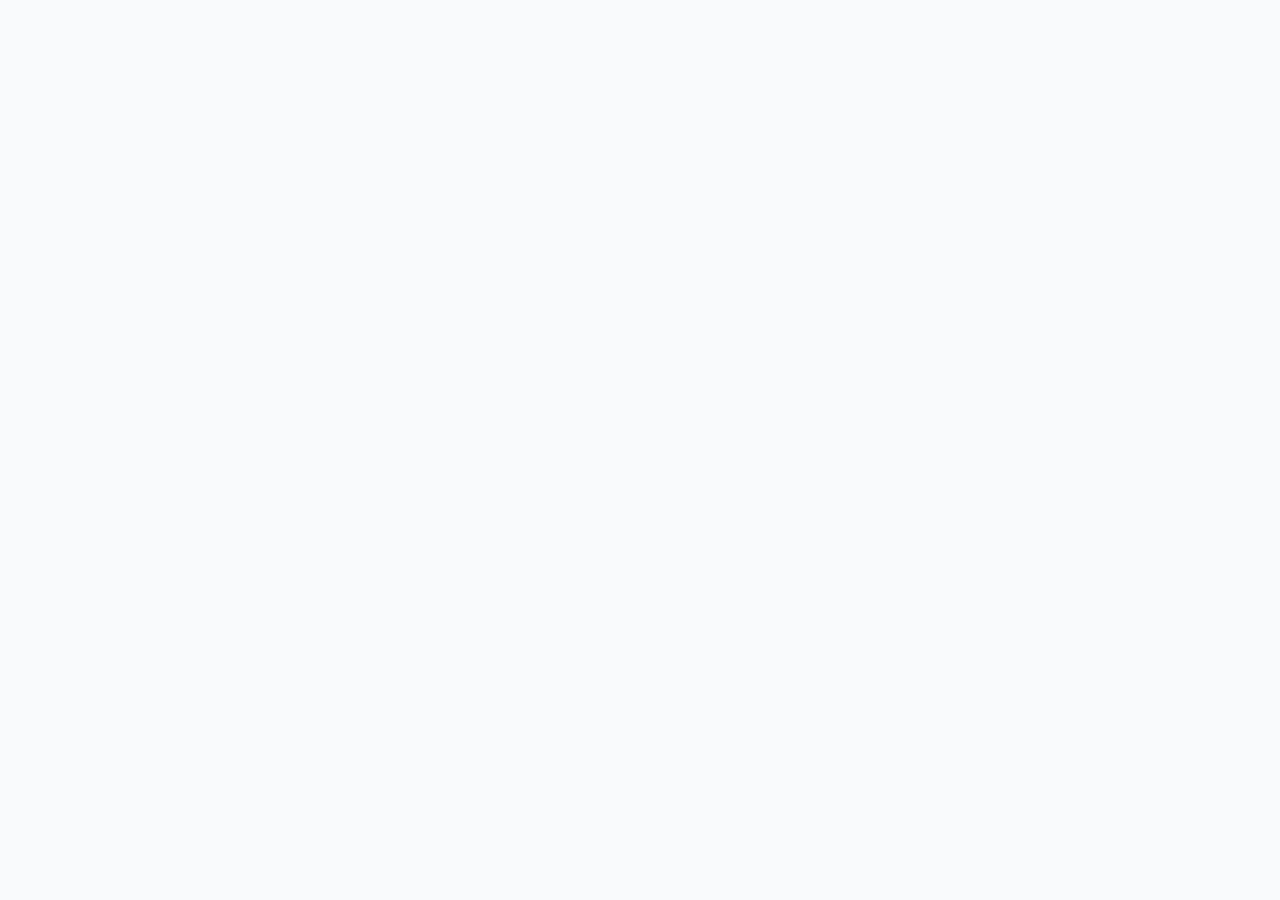
==== frontend/dashboard.html @ e20e296f "Phase 2.1: Add global design system" ====
<html>

<head>
    <link rel="preconnect" href="https://fonts.googleapis.com">
    <link rel="preconnect" href="https://fonts.gstatic.com" crossorigin>
    <link href="https://fonts.googleapis.com/css2?family=Inter:wght@300;400;500;600;700&display=swap" rel="stylesheet">
    <link rel="stylesheet" href="css/variables.css">
    <link rel="stylesheet" href="css/base.css">
    <link rel="stylesheet" href="css/layout.css">
    <link rel="stylesheet" href="css/components.css">
    <link rel="stylesheet" href="css/pages.css">
    <link rel="stylesheet" href="css/responsive.css">
</head>

</html>
---- frontend/css/variables.css ----
:root{

/* Colors */

--primary:#2563EB;

--primary-dark:#1D4ED8;

--success:#22C55E;

--danger:#EF4444;

--warning:#F59E0B;

--background:#F8FAFC;

--surface:#FFFFFF;

--text:#0F172A;

--text-light:#64748B;

--border:#E2E8F0;


/* Dark */

--dark-bg:#0F172A;

--dark-surface:#1E293B;

--dark-border:#334155;

--dark-text:#F8FAFC;


/* Radius */

--radius-sm:8px;

--radius-md:12px;

--radius-lg:20px;


/* Shadow */

--shadow-sm:0 1px 3px rgba(0,0,0,.08);

--shadow-md:0 10px 25px rgba(0,0,0,.08);

--shadow-lg:0 20px 45px rgba(0,0,0,.12);


/* Space */

--space-xs:4px;

--space-sm:8px;

--space-md:16px;

--space-lg:24px;

--space-xl:40px;


/* Transition */

--transition:.25s ease;

}
---- frontend/css/base.css ----
*{

margin:0;

padding:0;

box-sizing:border-box;

}

html{

scroll-behavior:smooth;

}

body{

font-family:'Inter',sans-serif;

background:var(--background);

color:var(--text);

line-height:1.6;

}

img{

max-width:100%;

display:block;

}

a{

text-decoration:none;

color:inherit;

}

button{

border:none;

cursor:pointer;

font-family:inherit;

}

input{

font-family:inherit;

outline:none;

}

ul{

list-style:none;

}
---- frontend/css/layout.css ----
.container{

width:min(1200px,90%);

margin:auto;

}

.flex{

display:flex;

}

.grid{

display:grid;

}

.center{

display:flex;

justify-content:center;

align-items:center;

}

.space-between{

display:flex;

justify-content:space-between;

align-items:center;

}
---- frontend/css/components.css ----
/* ===========================
   Buttons
=========================== */

.btn {
    padding: 12px 24px;
    border-radius: 12px;
    font-weight: 600;
    transition: .3s;
}

.btn-primary {
    background: var(--primary);
    color: white;
}

.btn-primary:hover {
    background: var(--primary-dark);
}

.btn-danger {
    background: var(--danger);
    color: white;
}

.btn-success {
    background: var(--success);
    color: white;
}

/* ===========================
   Inputs
=========================== */

.input {
    width: 100%;
    padding: 14px;
    border: 1px solid var(--border);
    border-radius: 12px;
    margin-top: 8px;
    margin-bottom: 18px;
    font-size: 15px;
}

.input:focus {
    border-color: var(--primary);
}

/* ===========================
   Cards
=========================== */

.card {
    background: white;
    padding: 20px;
    border-radius: 20px;
    box-shadow: var(--shadow-sm);
    transition: .25s;
}

.card:hover {
    transform: translateY(-4px);
    box-shadow: var(--shadow-md);
}
---- frontend/css/responsive.css ----
@media(max-width:1024px){

.container{

width:95%;

}

}

@media(max-width:768px){

.container{

width:94%;

}

}

@media(max-width:480px){

.container{

width:92%;

}

}
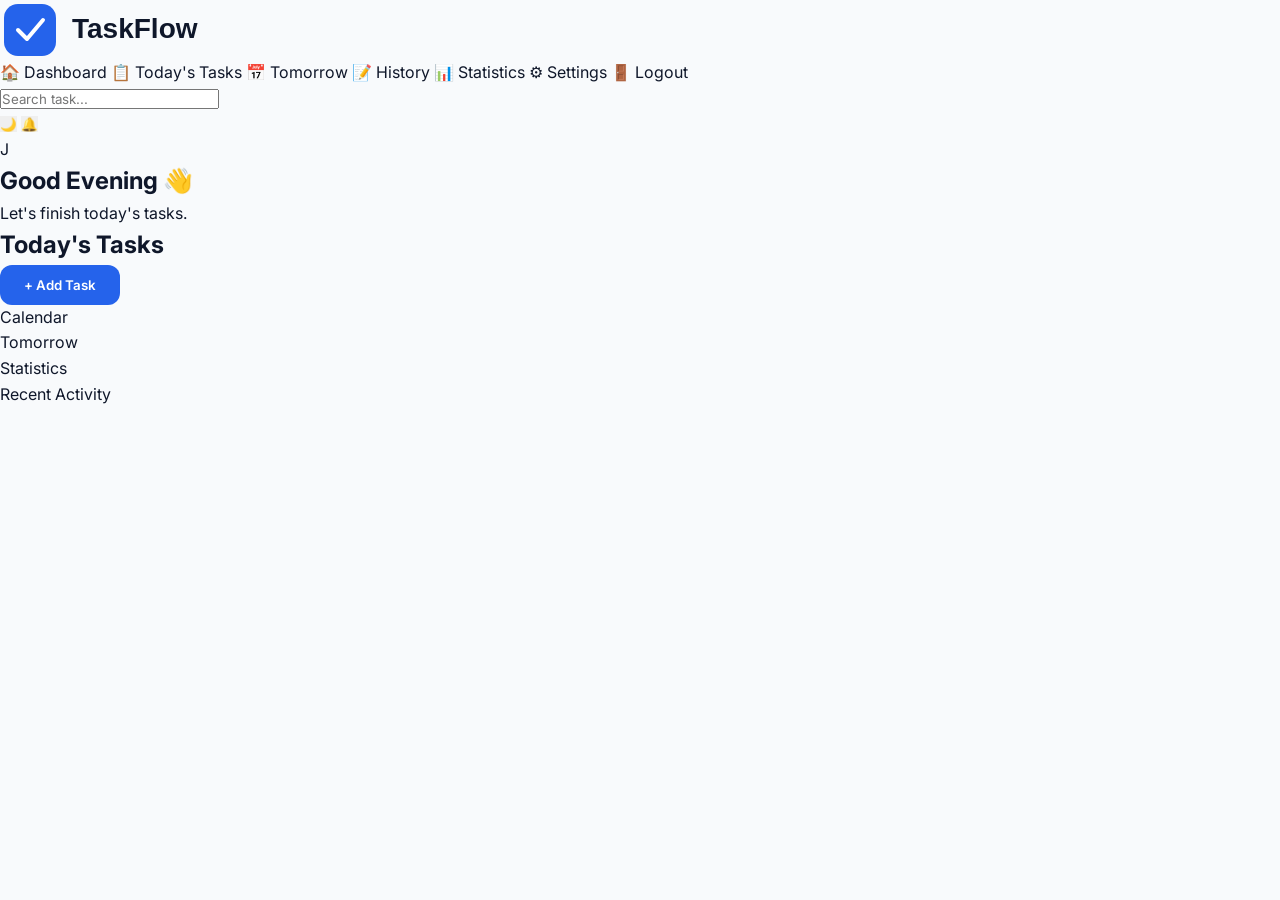
==== commit 2a4d51b3: "Phase 3.1: Create dashboard HTML structure" ====
--- a/frontend/dashboard.html
+++ b/frontend/dashboard.html
@@ -1,9 +1,19 @@
-<html>
+<!DOCTYPE html>
+<html lang="en">
 
 <head>
+    <meta charset="UTF-8">
+    <meta name="viewport" content="width=device-width, initial-scale=1.0">
+    <title>TaskFlow | Dashboard</title>
+
+    <link rel="icon" type="image/svg+xml" href="assets/logos/taskflow-icon.svg">
+
     <link rel="preconnect" href="https://fonts.googleapis.com">
     <link rel="preconnect" href="https://fonts.gstatic.com" crossorigin>
-    <link href="https://fonts.googleapis.com/css2?family=Inter:wght@300;400;500;600;700&display=swap" rel="stylesheet">
+
+    <link href="https://fonts.googleapis.com/css2?family=Inter:wght@300;400;500;600;700;800&display=swap"
+        rel="stylesheet">
+
     <link rel="stylesheet" href="css/variables.css">
     <link rel="stylesheet" href="css/base.css">
     <link rel="stylesheet" href="css/layout.css">
@@ -12,4 +22,139 @@
     <link rel="stylesheet" href="css/responsive.css">
 </head>
 
+<body>
+
+    <div class="dashboard">
+
+        <!-- Sidebar -->
+
+        <aside class="sidebar">
+
+            <div class="sidebar-logo">
+
+                <img src="assets/logos/taskflow-logo.svg" alt="TaskFlow">
+
+            </div>
+
+            <nav>
+
+                <a href="#" class="active">🏠 Dashboard</a>
+
+                <a href="#">📋 Today's Tasks</a>
+
+                <a href="#">📅 Tomorrow</a>
+
+                <a href="#">📝 History</a>
+
+                <a href="#">📊 Statistics</a>
+
+                <a href="#">⚙ Settings</a>
+
+                <a href="#">🚪 Logout</a>
+
+            </nav>
+
+        </aside>
+
+        <!-- Main -->
+
+        <main class="main-content">
+
+            <!-- Header -->
+
+            <header class="topbar">
+
+                <input
+                    type="text"
+                    placeholder="Search task..."
+                    class="search-box">
+
+                <div class="topbar-right">
+
+                    <button>🌙</button>
+
+                    <button>🔔</button>
+
+                    <div class="profile">
+
+                        J
+
+                    </div>
+
+                </div>
+
+            </header>
+
+            <!-- Welcome -->
+
+            <section class="welcome-card">
+
+                <h1>Good Evening 👋</h1>
+
+                <p>
+                    Let's finish today's tasks.
+                </p>
+
+            </section>
+
+            <!-- Dashboard Grid -->
+
+            <section class="dashboard-grid">
+
+                <div class="today-card">
+
+                    <div class="card-header">
+
+                        <h2>Today's Tasks</h2>
+
+                        <button class="btn btn-primary">
+
+                            + Add Task
+
+                        </button>
+
+                    </div>
+
+                    <div id="taskContainer">
+
+                        <!-- Tasks -->
+
+                    </div>
+
+                </div>
+
+                <div class="calendar-card">
+
+                    Calendar
+
+                </div>
+
+                <div class="tomorrow-card">
+
+                    Tomorrow
+
+                </div>
+
+                <div class="statistics-card">
+
+                    Statistics
+
+                </div>
+
+                <div class="activity-card">
+
+                    Recent Activity
+
+                </div>
+
+            </section>
+
+        </main>
+
+    </div>
+
+    <script src="js/dashboard.js"></script>
+
+</body>
+
 </html>
--- a/frontend/css/components.css
+++ b/frontend/css/components.css
@@ -32,18 +32,30 @@
    Inputs
 =========================== */
 
-.input {
-    width: 100%;
-    padding: 14px;
-    border: 1px solid var(--border);
-    border-radius: 12px;
-    margin-top: 8px;
-    margin-bottom: 18px;
-    font-size: 15px;
+.input{
+
+    width:100%;
+
+    padding:15px 18px;
+
+    border:1px solid var(--border);
+
+    border-radius:14px;
+
+    font-size:15px;
+
+    transition:.25s;
+
+    background:#fff;
+
 }
 
-.input:focus {
-    border-color: var(--primary);
+.input:focus{
+
+    border-color:var(--primary);
+
+    box-shadow:0 0 0 4px rgba(37,99,235,.15);
+
 }
 
 /* ===========================
@@ -61,4 +73,73 @@
 .card:hover {
     transform: translateY(-4px);
     box-shadow: var(--shadow-md);
+}
+
+
+
+
+/* ==========================================
+   Toast
+========================================== */
+
+.toast{
+    position:fixed;
+    top:25px;
+    right:25px;
+
+    min-width:260px;
+
+    background:#0f172a;
+    color:#fff;
+
+    padding:16px 20px;
+
+    border-radius:12px;
+
+    box-shadow:0 15px 40px rgba(0,0,0,.18);
+
+    opacity:0;
+
+    transform:translateY(-20px);
+
+    pointer-events:none;
+
+    transition:.3s;
+}
+
+.toast.show{
+
+    opacity:1;
+
+    transform:translateY(0);
+
+}
+
+
+.spinner{
+
+    width:18px;
+
+    height:18px;
+
+    border:2px solid rgba(255,255,255,.3);
+
+    border-top:2px solid white;
+
+    border-radius:50%;
+
+    display:inline-block;
+
+    animation:spin .8s linear infinite;
+
+}
+
+@keyframes spin{
+
+    to{
+
+        transform:rotate(360deg);
+
+    }
+
 }
--- a/frontend/css/pages.css
+++ b/frontend/css/pages.css
@@ -0,0 +1,608 @@
+/* ==========================================================
+   LOGIN PAGE
+========================================================== */
+
+.login-page{
+    min-height:100vh;
+    display:grid;
+    grid-template-columns:1fr 1fr;
+    background:linear-gradient(135deg,#0f172a,#1e3a8a,#2563eb);
+}
+
+/* ==========================
+   LEFT SIDE
+========================== */
+
+.login-left{
+
+    position:relative;
+
+    color:white;
+
+    display:flex;
+
+    flex-direction:column;
+
+    justify-content:space-between;
+
+    padding:60px;
+
+    overflow:hidden;
+
+}
+
+.brand h1{
+
+    font-size:3rem;
+
+    font-weight:800;
+
+    margin-bottom:15px;
+
+}
+
+.brand p{
+
+    max-width:420px;
+
+    font-size:1.1rem;
+
+    line-height:1.8;
+
+    opacity:.9;
+
+}
+
+/* ==========================
+   RIGHT SIDE
+========================== */
+
+.login-right{
+
+    display:flex;
+
+    justify-content:center;
+
+    align-items:center;
+
+    background:#f8fafc;
+
+    padding:40px;
+
+}
+
+/* ==========================
+   HERO
+========================== */
+
+.hero{
+
+    position:relative;
+
+    flex:1;
+
+}
+
+/* Floating circles */
+
+.circle{
+
+    position:absolute;
+
+    border-radius:50%;
+
+    opacity:.25;
+
+}
+
+.circle1{
+
+    width:250px;
+
+    height:250px;
+
+    background:white;
+
+    bottom:80px;
+
+    left:30px;
+
+}
+
+.circle2{
+
+    width:120px;
+
+    height:120px;
+
+    background:#60a5fa;
+
+    top:120px;
+
+    right:80px;
+
+}
+
+.circle3{
+
+    width:180px;
+
+    height:180px;
+
+    background:#bfdbfe;
+
+    bottom:180px;
+
+    right:180px;
+
+}
+
+/*=========2.1=============*/
+
+/* ==========================================================
+   LOGIN CARD
+========================================================== */
+
+.login-card{
+
+    width:100%;
+    max-width:460px;
+
+    background:#ffffff;
+
+    padding:45px;
+
+    border-radius:24px;
+
+    box-shadow:0 20px 60px rgba(15,23,42,.12);
+
+}
+
+.login-card h2{
+
+    font-size:2rem;
+
+    margin-bottom:10px;
+
+    color:#0f172a;
+
+}
+
+.login-card>p{
+
+    color:#64748b;
+
+    margin-bottom:35px;
+
+}
+
+/* ==========================================================
+   FORM
+========================================================== */
+
+.login-card label{
+
+    display:block;
+
+    margin-bottom:8px;
+
+    font-weight:600;
+
+    color:#334155;
+
+}
+
+/* ==========================================================
+   PASSWORD
+========================================================== */
+
+.password-box{
+
+    position:relative;
+
+}
+
+.password-box input{
+
+    padding-right:55px;
+
+}
+
+.password-box button{
+
+    position:absolute;
+
+    top:50%;
+    right:15px;
+
+    transform:translateY(-50%);
+
+    background:none;
+
+    border:none;
+
+    cursor:pointer;
+
+    font-size:18px;
+
+    color:#64748b;
+
+}
+
+/* ==========================================================
+   LOGIN OPTIONS
+========================================================== */
+
+.login-options{
+
+    display:flex;
+
+    justify-content:space-between;
+
+    align-items:center;
+
+    margin:20px 0 30px;
+
+    font-size:.95rem;
+
+}
+
+.login-options label{
+
+    display:flex;
+
+    align-items:center;
+
+    gap:8px;
+
+    margin:0;
+
+    font-weight:500;
+
+}
+
+.login-options input{
+
+    width:16px;
+    height:16px;
+
+}
+
+.login-options a{
+
+    color:var(--primary);
+
+    font-weight:600;
+
+}
+
+.login-options a:hover{
+
+    text-decoration:underline;
+
+}
+
+/* ==========================================================
+   LOGIN BUTTON
+========================================================== */
+
+.login-btn{
+
+    width:100%;
+
+    padding:16px;
+
+    font-size:16px;
+
+    border-radius:14px;
+
+}
+
+/* ==========================================================
+   SIGNUP
+========================================================== */
+
+.signup-link{
+
+    margin-top:30px;
+
+    text-align:center;
+
+    color:#64748b;
+
+}
+
+.signup-link a{
+
+    color:var(--primary);
+
+    font-weight:700;
+
+}
+
+.signup-link a:hover{
+
+    text-decoration:underline;
+
+}
+
+/*==============2.2================*/
+
+
+/* ==========================================================
+   LOGIN ANIMATIONS
+========================================================== */
+
+/* Floating circles */
+
+.circle1 {
+    animation: float1 8s ease-in-out infinite;
+}
+
+.circle2 {
+    animation: float2 10s ease-in-out infinite;
+}
+
+.circle3 {
+    animation: float3 12s ease-in-out infinite;
+}
+
+@keyframes float1 {
+    0%,100%{
+        transform:translateY(0);
+    }
+    50%{
+        transform:translateY(-30px);
+    }
+}
+
+@keyframes float2 {
+    0%,100%{
+        transform:translateY(0) translateX(0);
+    }
+    50%{
+        transform:translateY(25px) translateX(-15px);
+    }
+}
+
+@keyframes float3 {
+    0%,100%{
+        transform:translateY(0);
+    }
+    50%{
+        transform:translateY(-20px);
+    }
+}
+
+/* ==========================================================
+   LOGIN CARD ANIMATION
+========================================================== */
+
+.login-card{
+
+    animation:fadeUp .8s ease;
+    transition:.3s;
+
+}
+
+.login-card:hover{
+
+    transform:translateY(-5px);
+
+}
+
+@keyframes fadeUp{
+
+    from{
+
+        opacity:0;
+
+        transform:translateY(40px);
+
+    }
+
+    to{
+
+        opacity:1;
+
+        transform:translateY(0);
+
+    }
+
+}
+
+/* ==========================================================
+   BUTTON EFFECT
+========================================================== */
+
+.login-btn{
+
+    transition:.3s;
+
+}
+
+.login-btn:hover{
+
+    transform:translateY(-2px);
+
+    box-shadow:0 12px 25px rgba(37,99,235,.30);
+
+}
+
+/* ==========================================================
+   INPUT EFFECT
+========================================================== */
+
+.input{
+
+    transition:.25s;
+
+}
+
+.input:hover{
+
+    border-color:#94a3b8;
+
+}
+
+/* ==========================================================
+   BRAND EFFECT
+========================================================== */
+
+.brand h1{
+
+    letter-spacing:1px;
+
+}
+
+.brand{
+
+    animation:fadeBrand 1s ease;
+
+}
+
+@keyframes fadeBrand{
+
+    from{
+
+        opacity:0;
+
+        transform:translateX(-40px);
+
+    }
+
+    to{
+
+        opacity:1;
+
+        transform:translateX(0);
+
+    }
+
+}
+
+
+
+/*  2.3*/
+
+/* ===========================================
+   INPUT LABEL
+=========================================== */
+
+.login-card label{
+
+    user-select:none;
+
+}
+
+/* ===========================================
+   LINKS
+=========================================== */
+
+.login-card a{
+
+    transition:.25s;
+
+}
+
+.login-card a:hover{
+
+    opacity:.8;
+
+}
+
+
+small{
+    display:block;
+    min-height:20px;
+
+    margin-top:6px;
+    margin-bottom:12px;
+
+    color:#dc2626;
+
+    font-size:13px;
+    font-weight:500;
+
+    transition:0.2s ease;
+}
+
+
+.logo{
+
+    width:220px;
+
+    height:auto;
+
+    margin-bottom:25px;
+
+}
+
+/* ======================================
+   PASSWORD STRENGTH
+====================================== */
+
+.strength{
+
+    width:100%;
+    height:8px;
+
+    background:#e5e7eb;
+
+    border-radius:999px;
+
+    overflow:hidden;
+
+    margin:10px 0;
+
+}
+
+.strength-bar{
+
+    width:0%;
+
+    height:100%;
+
+    background:#ef4444;
+
+    transition:.3s;
+
+}
+
+#strengthText{
+
+    font-size:.9rem;
+
+    color:#64748b;
+
+    margin-bottom:20px;
+
+}
+
+.terms{
+
+    display:flex;
+
+    align-items:center;
+
+    gap:10px;
+
+    margin:20px 0;
+
+    font-size:.95rem;
+
+}
+
+.terms input{
+
+    width:18px;
+
+    height:18px;
+
+}
+
+/* ==========================================
+   DASHBOARD
+========================================== */
+
+
--- a/frontend/css/responsive.css
+++ b/frontend/css/responsive.css
@@ -26,4 +26,126 @@
 
 }
 
+}
+
+/*=============2============*/
+
+/* ===========================================
+   Laptop
+=========================================== */
+
+@media (max-width:1200px){
+
+    .login-left{
+
+        padding:40px;
+
+    }
+
+    .login-card{
+
+        max-width:420px;
+
+    }
+
+}
+
+/* ===========================================
+   Tablet
+=========================================== */
+
+@media (max-width:900px){
+
+    .login-page{
+
+        grid-template-columns:1fr;
+
+    }
+
+    .login-left{
+
+        min-height:300px;
+
+        justify-content:center;
+
+        text-align:center;
+
+    }
+
+    .brand{
+
+        margin:auto;
+
+    }
+
+    .hero{
+
+        display:none;
+
+    }
+
+    .login-right{
+
+        padding:30px;
+
+    }
+
+}
+
+/* ===========================================
+   Mobile
+=========================================== */
+
+@media (max-width:600px){
+
+    .login-left{
+
+        padding:30px 20px;
+
+        min-height:220px;
+
+    }
+
+    .brand h1{
+
+        font-size:2.3rem;
+
+    }
+
+    .brand p{
+
+        font-size:1rem;
+
+    }
+
+    .login-right{
+
+        padding:20px;
+
+    }
+
+    .login-card{
+
+        padding:30px 25px;
+
+        border-radius:18px;
+
+    }
+
+    .login-card h2{
+
+        font-size:1.7rem;
+
+    }
+
+    .login-options{
+
+        flex-direction:column;
+
+        align-items:flex-start;
+
+        gap:12px;
+
+    }
+
 }
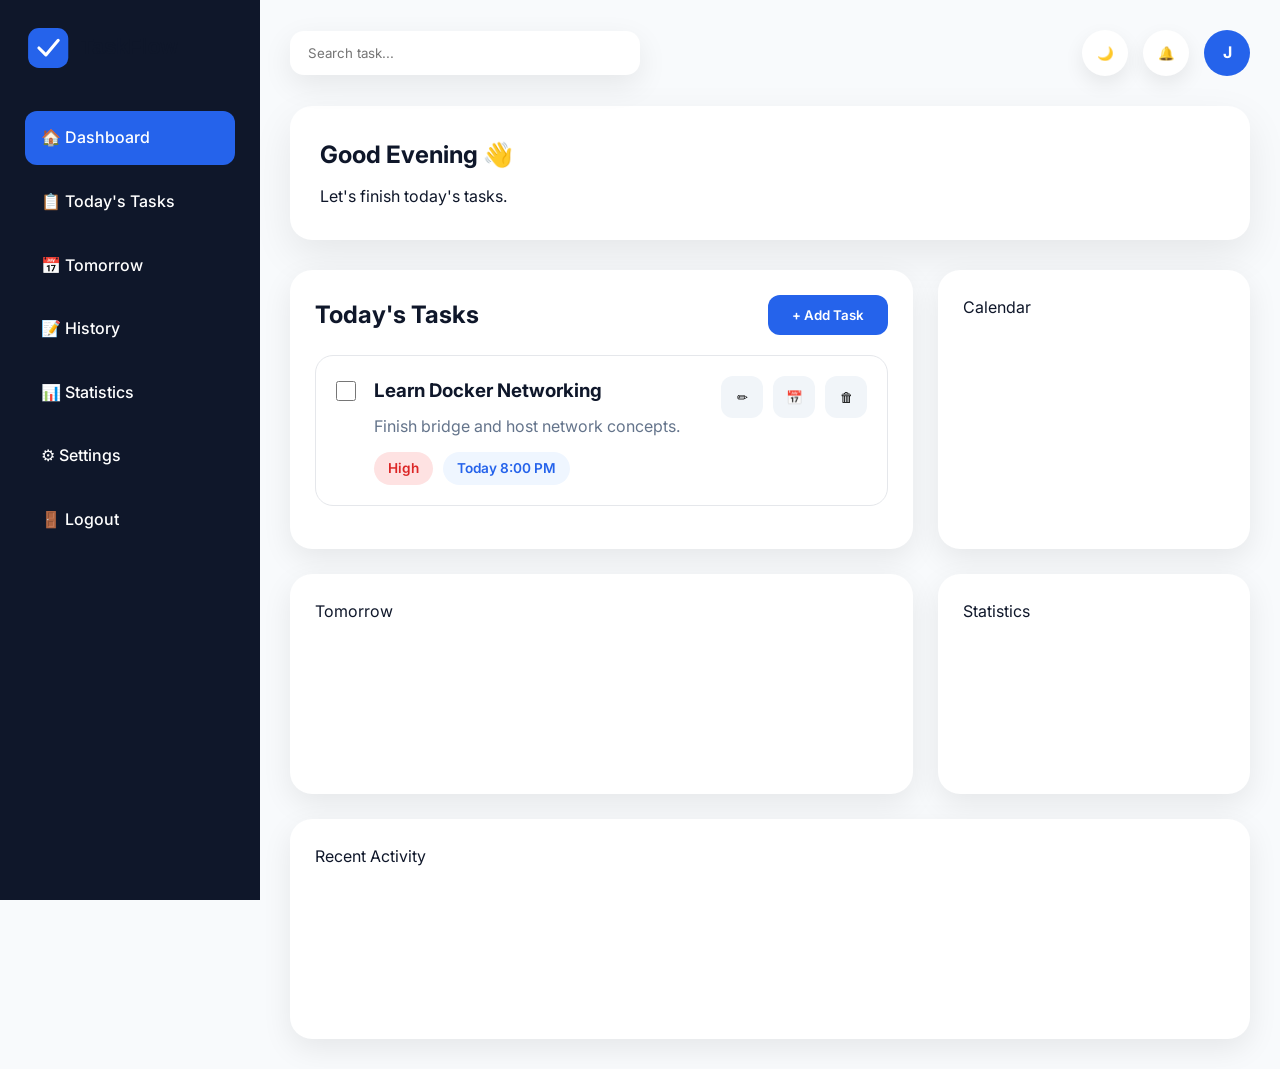
==== commit c94e5bcc: "Phase 3.3: Add task card UI" ====
--- a/frontend/dashboard.html
+++ b/frontend/dashboard.html
@@ -117,9 +117,67 @@
 
                     <div id="taskContainer">
 
-                        <!-- Tasks -->
-
-                    </div>
+    <!-- Task 1 -->
+
+    <div class="task-card">
+
+        <div class="task-left">
+
+            <input type="checkbox">
+
+            <div>
+
+                <h3>Learn Docker Networking</h3>
+
+                <p>
+                    Finish bridge and host network concepts.
+                </p>
+
+                <div class="task-info">
+
+                    <span class="priority high">
+
+                        High
+
+                    </span>
+
+                    <span class="deadline">
+
+                        Today 8:00 PM
+
+                    </span>
+
+                </div>
+
+            </div>
+
+        </div>
+
+        <div class="task-actions">
+
+            <button title="Edit">
+
+                ✏
+
+            </button>
+
+            <button title="Move">
+
+                📅
+
+            </button>
+
+            <button title="Delete">
+
+                🗑
+
+            </button>
+
+        </div>
+
+    </div>
+
+</div>
 
                 </div>
 
--- a/frontend/css/pages.css
+++ b/frontend/css/pages.css
@@ -601,8 +601,446 @@
 
 }
 
-/* ==========================================
+
+
+/* ==========================================================
    DASHBOARD
-========================================== */
-
-
+========================================================== */
+
+
+/* ===========================================
+   DASHBOARD LAYOUT
+=========================================== */
+
+.dashboard{
+
+    display:grid;
+
+    grid-template-columns:260px 1fr;
+
+    min-height:100vh;
+
+    background:#f8fafc;
+
+}
+
+
+/* ===========================================
+   SIDEBAR
+=========================================== */
+
+.sidebar{
+
+    background:#0f172a;
+
+    color:white;
+
+    display:flex;
+
+    flex-direction:column;
+
+    padding:25px;
+
+    position:sticky;
+
+    top:0;
+
+    height:100vh;
+
+}
+
+.sidebar-logo{
+
+    margin-bottom:40px;
+
+}
+
+.sidebar-logo img{
+
+    width:170px;
+
+}
+
+.sidebar nav{
+
+    display:flex;
+
+    flex-direction:column;
+
+    gap:10px;
+
+}
+
+.sidebar nav a{
+
+    color:white;
+
+    text-decoration:none;
+
+    padding:14px 16px;
+
+    border-radius:12px;
+
+    transition:.25s;
+
+    font-weight:500;
+
+}
+
+.sidebar nav a:hover{
+
+    background:rgba(255,255,255,.12);
+
+}
+
+.sidebar nav .active{
+
+    background:#2563eb;
+
+}
+
+
+/* ===========================================
+   MAIN CONTENT
+=========================================== */
+
+.main-content{
+
+    padding:30px;
+
+}
+
+
+/* ===========================================
+   HEADER
+=========================================== */
+
+.topbar{
+
+    display:flex;
+
+    justify-content:space-between;
+
+    align-items:center;
+
+    margin-bottom:30px;
+
+}
+
+.search-box{
+
+    width:350px;
+
+    max-width:100%;
+
+    padding:14px 18px;
+
+    border:none;
+
+    border-radius:14px;
+
+    background:white;
+
+    box-shadow:0 10px 30px rgba(0,0,0,.08);
+
+    outline:none;
+
+}
+
+.topbar-right{
+
+    display:flex;
+
+    align-items:center;
+
+    gap:15px;
+
+}
+
+.topbar-right button{
+
+    width:46px;
+
+    height:46px;
+
+    border:none;
+
+    border-radius:50%;
+
+    background:white;
+
+    cursor:pointer;
+
+    box-shadow:0 8px 20px rgba(0,0,0,.08);
+
+}
+
+.profile{
+
+    width:46px;
+
+    height:46px;
+
+    border-radius:50%;
+
+    background:#2563eb;
+
+    color:white;
+
+    display:flex;
+
+    justify-content:center;
+
+    align-items:center;
+
+    font-weight:700;
+
+}
+
+
+/* ===========================================
+   WELCOME CARD
+=========================================== */
+
+.welcome-card{
+
+    background:white;
+
+    padding:30px;
+
+    border-radius:22px;
+
+    margin-bottom:30px;
+
+    box-shadow:0 15px 40px rgba(0,0,0,.08);
+
+}
+
+.welcome-card h1{
+
+    margin-bottom:10px;
+
+}
+
+
+/* ===========================================
+   DASHBOARD GRID
+=========================================== */
+
+.dashboard-grid{
+
+    display:grid;
+
+    grid-template-columns:2fr 1fr;
+
+    gap:25px;
+
+}
+
+
+/* ===========================================
+   DASHBOARD CARDS
+=========================================== */
+
+.today-card,
+.calendar-card,
+.tomorrow-card,
+.statistics-card,
+.activity-card{
+
+    background:white;
+
+    border-radius:22px;
+
+    padding:25px;
+
+    box-shadow:0 10px 30px rgba(0,0,0,.08);
+
+    min-height:220px;
+
+}
+
+.card-header{
+
+    display:flex;
+
+    justify-content:space-between;
+
+    align-items:center;
+
+    margin-bottom:20px;
+
+}
+
+.activity-card{
+
+    grid-column:1/3;
+
+}
+
+
+/* ===========================================
+   TASK CARD
+=========================================== */
+
+.task-card{
+
+    display:flex;
+
+    justify-content:space-between;
+
+    align-items:flex-start;
+
+    gap:20px;
+
+    padding:20px;
+
+    border:1px solid #e5e7eb;
+
+    border-radius:18px;
+
+    margin-bottom:18px;
+
+    transition:.25s;
+
+    background:#fff;
+
+}
+
+.task-card:hover{
+
+    transform:translateY(-2px);
+
+    box-shadow:0 12px 30px rgba(0,0,0,.08);
+
+}
+
+.task-left{
+
+    display:flex;
+
+    gap:18px;
+
+}
+
+.task-left input{
+
+    width:20px;
+
+    height:20px;
+
+    margin-top:5px;
+
+    cursor:pointer;
+
+}
+
+.task-left h3{
+
+    margin-bottom:8px;
+
+}
+
+.task-left p{
+
+    color:#64748b;
+
+    margin-bottom:12px;
+
+}
+
+.task-info{
+
+    display:flex;
+
+    gap:10px;
+
+    flex-wrap:wrap;
+
+}
+
+.priority{
+
+    padding:6px 14px;
+
+    border-radius:999px;
+
+    font-size:.85rem;
+
+    font-weight:600;
+
+}
+
+.priority.high{
+
+    background:#fee2e2;
+
+    color:#dc2626;
+
+}
+
+.priority.medium{
+
+    background:#fef3c7;
+
+    color:#b45309;
+
+}
+
+.priority.low{
+
+    background:#dcfce7;
+
+    color:#15803d;
+
+}
+
+.deadline{
+
+    padding:6px 14px;
+
+    background:#eff6ff;
+
+    color:#2563eb;
+
+    border-radius:999px;
+
+    font-size:.85rem;
+
+    font-weight:600;
+
+}
+
+.task-actions{
+
+    display:flex;
+
+    gap:10px;
+
+}
+
+.task-actions button{
+
+    width:42px;
+
+    height:42px;
+
+    border:none;
+
+    border-radius:12px;
+
+    background:#f1f5f9;
+
+    cursor:pointer;
+
+    transition:.25s;
+
+}
+
+.task-actions button:hover{
+
+    background:#2563eb;
+
+    color:#fff;
+
+}
